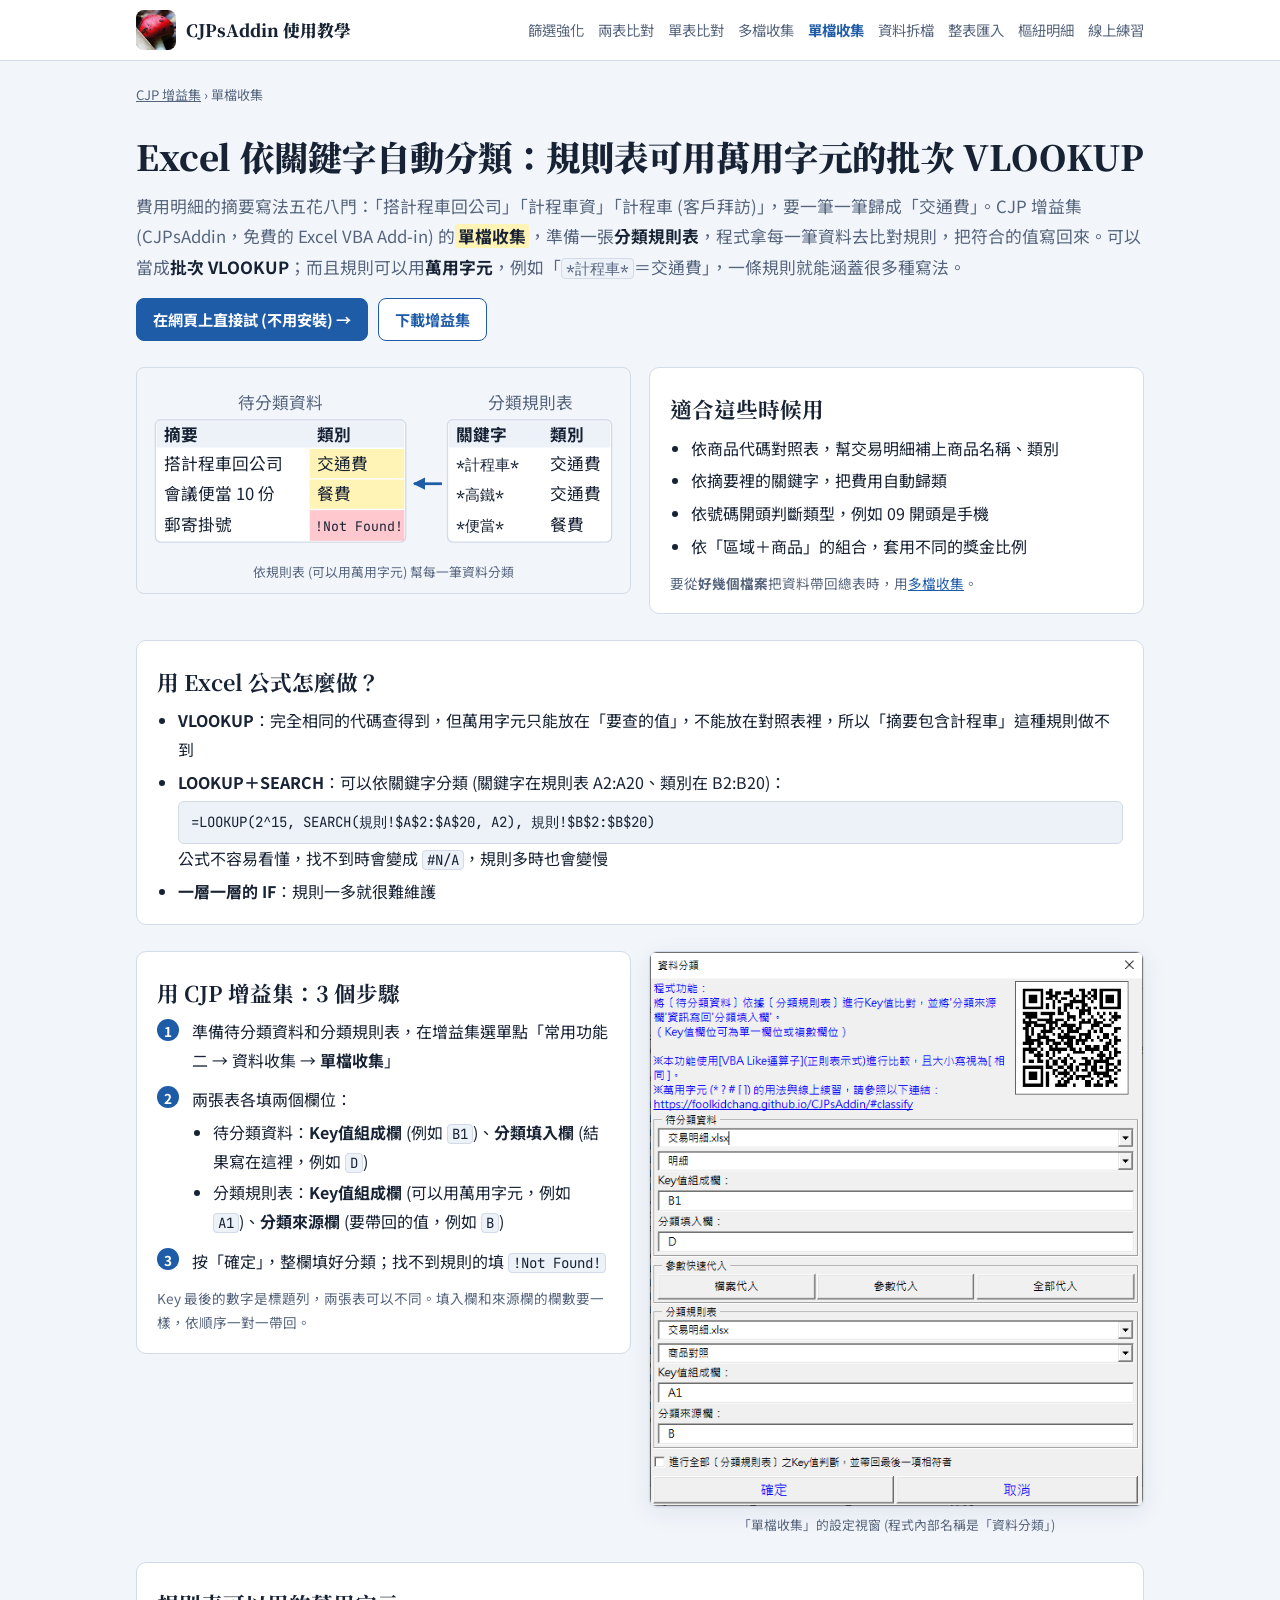
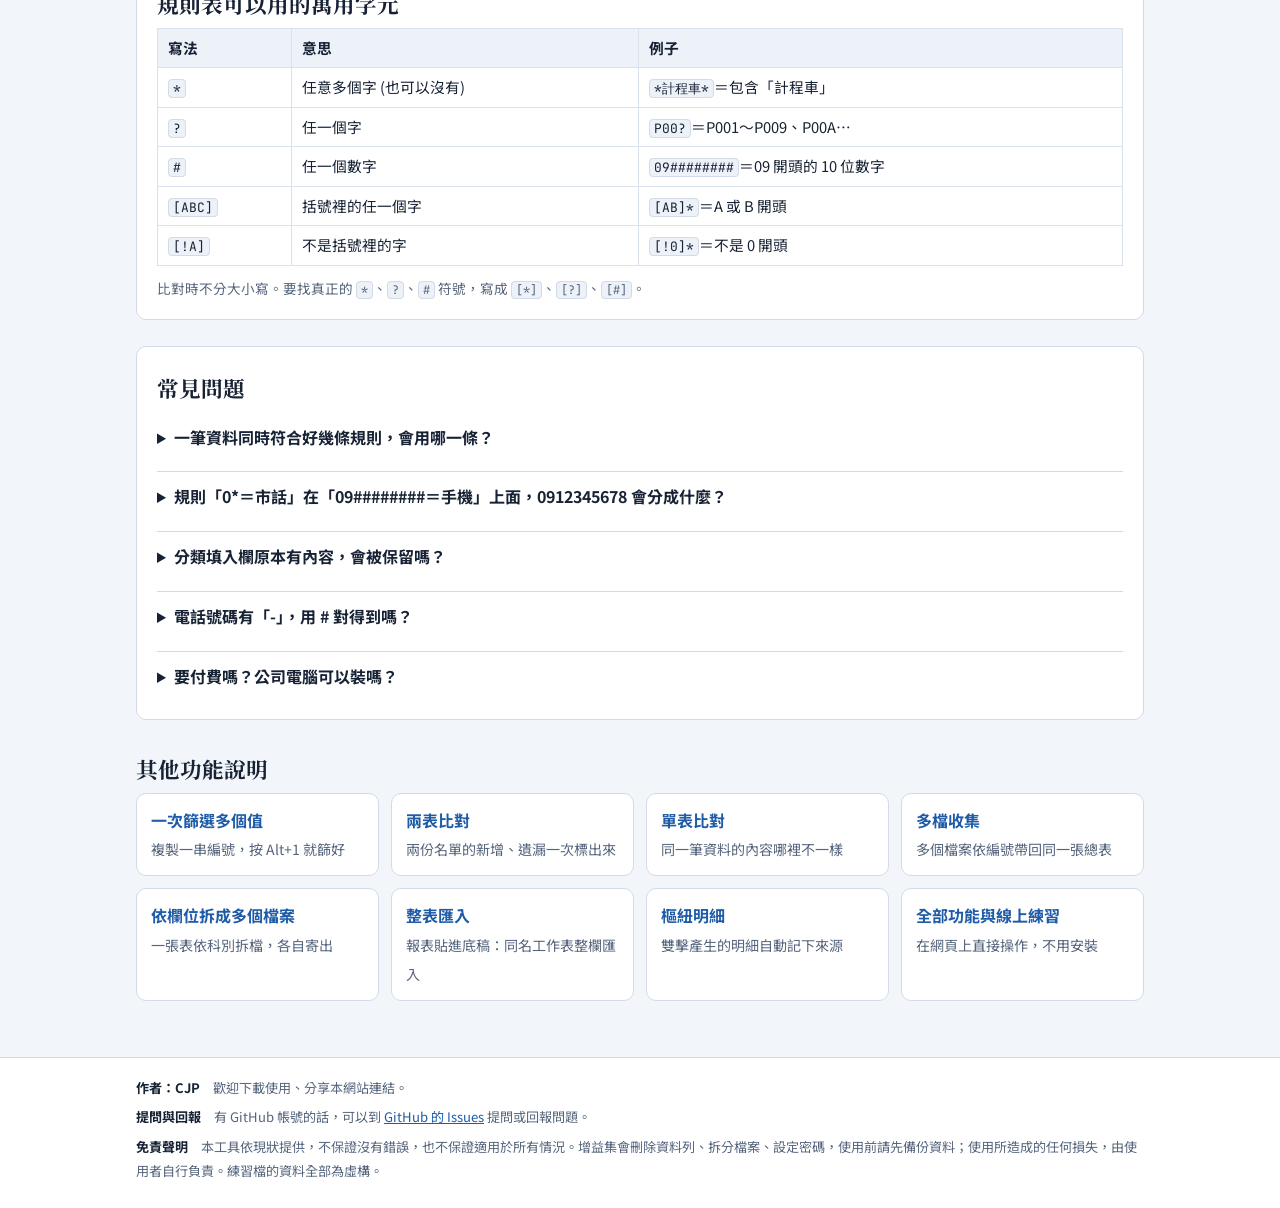
==== classify/index.html @ 5a974263 "補齊功能說明頁：單表比對、多檔收集、單檔收集、整表匯入、樞紐明細 (共 8 頁) - 每頁頂端選單依增益集選單順序列出 8 個功能，最下方「其他功能說明」連到其他頁 - 主網站頁尾的功能說明與 sit" ====
<!doctype html>
<html lang="zh-Hant">
<head>
<meta charset="utf-8">
<meta name="viewport" content="width=device-width, initial-scale=1, viewport-fit=cover">
<!-- 功能說明頁：給搜尋引擎與第一次來的人看的入口，互動練習在主網站 ../#classify。搜尋關鍵字：Excel 依關鍵字分類、批次 VLOOKUP、萬用字元對照表、CJP 增益集。
     頂端選單、其他功能、頁尾每一頁都一樣；新增說明頁時，每一頁的選單都要加 (主網站頁尾的「功能說明」和 sitemap.xml 也要加) -->
<title>Excel 依關鍵字自動分類：規則表可用萬用字元的批次 VLOOKUP｜CJP 增益集</title>
<meta name="description" content="Excel 依摘要關鍵字把費用自動分類、依代碼補上名稱？用 CJP 增益集的「單檔收集」，準備一張分類規則表 (可以用 * ? # 萬用字元)，一次幫整欄資料分類，找不到的標成 !Not Found!。附公式做法對照與線上練習。">
<link rel="canonical" href="https://foolkidchang.github.io/CJPsAddin/classify/">
<meta property="og:type" content="article">
<meta property="og:site_name" content="CJPsAddin">
<meta property="og:locale" content="zh_TW">
<meta property="og:url" content="https://foolkidchang.github.io/CJPsAddin/classify/">
<meta property="og:title" content="Excel 依關鍵字自動分類：規則表可用萬用字元的批次 VLOOKUP">
<meta property="og:description" content="準備一張規則表 (可用萬用字元)，一次幫整欄資料分類。附線上練習。">
<script type="application/ld+json">
{
  "@context": "https://schema.org",
  "@graph": [
    {
      "@type": "TechArticle",
      "headline": "Excel 依關鍵字自動分類：規則表可用萬用字元的批次 VLOOKUP",
      "inLanguage": "zh-Hant",
      "author": {
        "@type": "Person",
        "name": "CJP"
      },
      "url": "https://foolkidchang.github.io/CJPsAddin/classify/",
      "about": {
        "@type": "SoftwareApplication",
        "name": "CJPsAddin",
        "alternateName": [
          "CJP 增益集",
          "CJP's VBA Tools"
        ],
        "applicationCategory": "BusinessApplication",
        "operatingSystem": "Windows (Microsoft Excel)"
      }
    },
    {
      "@type": "BreadcrumbList",
      "itemListElement": [
        {
          "@type": "ListItem",
          "position": 1,
          "name": "CJP 增益集",
          "item": "https://foolkidchang.github.io/CJPsAddin/"
        },
        {
          "@type": "ListItem",
          "position": 2,
          "name": "單檔收集",
          "item": "https://foolkidchang.github.io/CJPsAddin/classify/"
        }
      ]
    }
  ]
}
</script>
<script>try{var f=localStorage.getItem('cj-fs');if(f==='l'||f==='xl')document.documentElement.dataset.fs=f;var t=localStorage.getItem('cj-theme');if(t==='light'||t==='dark')document.documentElement.dataset.theme=t;}catch(e){}</script>
<!-- 流量統計 GoatCounter：這一頁開啟時記一筆 (路徑 /CJPsAddin/classify/) -->
<script data-goatcounter="https://cjpsaddin.goatcounter.com/count" async src="https://gc.zgo.at/count.js"></script>
<link rel="preconnect" href="https://fonts.googleapis.com">
<link rel="preconnect" href="https://fonts.gstatic.com" crossorigin>
<link rel="stylesheet" href="https://fonts.googleapis.com/css2?family=Noto+Sans+TC:wght@400;500;700&family=Noto+Serif+TC:wght@700;900&family=JetBrains+Mono:wght@400;600&display=swap">
<link rel="stylesheet" href="../lp.css">
</head>
<body>
<header class="top">
  <div class="top-in">
    <a class="top-brand" href="../"><img src="../img/logo_mushroom.jpg" alt="" width="40" height="40">CJPsAddin 使用教學</a>
    <nav class="top-nav" aria-label="功能說明">
      <a href="../filter/">篩選強化</a>
      <a href="../recon/">兩表比對</a>
      <a href="../cross/">單表比對</a>
      <a href="../collect/">多檔收集</a>
      <a href="../classify/" aria-current="page">單檔收集</a>
      <a href="../split/">資料拆檔</a>
      <a href="../move/">整表匯入</a>
      <a href="../pivot/">樞紐明細</a>
      <a href="../">線上練習</a>
    </nav>
  </div>
</header>

<main>
  <nav class="crumb" aria-label="目前位置"><a href="../">CJP 增益集</a> › 單檔收集</nav>

  <section class="hero">
    <h1>Excel 依關鍵字自動分類：規則表可用萬用字元的批次 VLOOKUP</h1>
    <p class="lead">費用明細的摘要寫法五花八門：「搭計程車回公司」「計程車資」「計程車 (客戶拜訪)」，要一筆一筆歸成「交通費」。CJP 增益集 (CJPsAddin，免費的 Excel VBA Add-in) 的<b class="hl">單檔收集</b>，準備一張<b>分類規則表</b>，程式拿每一筆資料去比對規則，把符合的值寫回來。可以當成<b>批次 VLOOKUP</b>；而且規則可以用<b>萬用字元</b>，例如「<code>*計程車*</code>＝交通費」，一條規則就能涵蓋很多種寫法。</p>
    <div class="cta">
      <a class="btn primary" href="../#classify">在網頁上直接試 (不用安裝) →</a>
      <a class="btn ghost" href="../#install">下載增益集</a>
    </div>
  </section>

  <div class="cols">
    <figure class="ill">
      <svg viewBox="0 0 340 126" role="img" aria-label="示意圖：分類規則表寫著 *計程車* 是交通費、*便當* 是餐費，待分類資料的摘要依規則填入類別，找不到規則的填 !Not Found!">
        <defs><marker id="ill-ah2" markerUnits="userSpaceOnUse" markerWidth="9" markerHeight="9" refX="8" refY="4.5" orient="auto"><path class="i-acc" d="M0 0 L9 4.5 L0 9 Z"/></marker></defs>
        <text x="96" y="22" text-anchor="middle" class="i-muted">待分類資料</text>
        <rect class="i-box" x="6" y="30" width="180" height="88" rx="4"/>
        <rect class="i-hdr" x="7" y="31" width="178" height="19"/>
        <text x="12" y="45" class="i-b">摘要</text><text x="122" y="45" class="i-b">類別</text>
        <rect class="i-mark" x="117" y="51" width="68" height="21"/>
        <rect class="i-mark" x="117" y="73" width="68" height="21"/>
        <rect class="i-pink" x="117" y="95" width="68" height="22"/>
        <text x="12" y="66">搭計程車回公司</text><text x="122" y="66">交通費</text>
        <text x="12" y="88">會議便當 10 份</text><text x="122" y="88">餐費</text>
        <text x="12" y="110">郵寄掛號</text><text x="121" y="110" class="i-mono" style="font-size:9.5px">!Not Found!</text>
        <path class="i-arrow" d="M212 76 L192 76" marker-end="url(#ill-ah2)"/>
        <text x="276" y="22" text-anchor="middle" class="i-muted">分類規則表</text>
        <rect class="i-box" x="216" y="30" width="118" height="88" rx="4"/>
        <rect class="i-hdr" x="217" y="31" width="116" height="19"/>
        <text x="222" y="45" class="i-b">關鍵字</text><text x="290" y="45" class="i-b">類別</text>
        <text x="222" y="66" class="i-mono">*計程車*</text><text x="290" y="66">交通費</text>
        <text x="222" y="88" class="i-mono">*高鐵*</text><text x="290" y="88">交通費</text>
        <text x="222" y="110" class="i-mono">*便當*</text><text x="290" y="110">餐費</text>
      </svg>
      <figcaption>依規則表 (可以用萬用字元) 幫每一筆資料分類</figcaption>
    </figure>
    <div class="panel">
      <h2>適合這些時候用</h2>
      <ul>
        <li>依商品代碼對照表，幫交易明細補上商品名稱、類別</li>
        <li>依摘要裡的關鍵字，把費用自動歸類</li>
        <li>依號碼開頭判斷類型，例如 09 開頭是手機</li>
        <li>依「區域＋商品」的組合，套用不同的獎金比例</li>
      </ul>
      <p class="note">要從<b>好幾個檔案</b>把資料帶回總表時，用<a href="../collect/">多檔收集</a>。</p>
    </div>
  </div>

  <section class="panel">
    <h2>用 Excel 公式怎麼做？</h2>
    <ul>
      <li><b>VLOOKUP</b>：完全相同的代碼查得到，但萬用字元只能放在「要查的值」，不能放在對照表裡，所以「摘要包含計程車」這種規則做不到</li>
      <li><b>LOOKUP＋SEARCH</b>：可以依關鍵字分類 (關鍵字在規則表 A2:A20、類別在 B2:B20)：
        <pre class="formula" style="margin-top:4px">=LOOKUP(2^15, SEARCH(規則!$A$2:$A$20, A2), 規則!$B$2:$B$20)</pre>
        公式不容易看懂，找不到時會變成 <code>#N/A</code>，規則多時也會變慢</li>
      <li><b>一層一層的 IF</b>：規則一多就很難維護</li>
    </ul>
  </section>

  <section class="cols">
    <div class="panel">
      <h2>用 CJP 增益集：3 個步驟</h2>
      <ol class="steps">
        <li>準備待分類資料和分類規則表，在增益集選單點「常用功能二 → 資料收集 → <b>單檔收集</b>」</li>
        <li>兩張表各填兩個欄位：
          <ul style="margin-top:4px">
            <li>待分類資料：<b>Key值組成欄</b> (例如 <code>B1</code>)、<b>分類填入欄</b> (結果寫在這裡，例如 <code>D</code>)</li>
            <li>分類規則表：<b>Key值組成欄</b> (可以用萬用字元，例如 <code>A1</code>)、<b>分類來源欄</b> (要帶回的值，例如 <code>B</code>)</li>
          </ul>
        </li>
        <li>按「確定」，整欄填好分類；找不到規則的填 <code>!Not Found!</code></li>
      </ol>
      <p class="note">Key 最後的數字是標題列，兩張表可以不同。填入欄和來源欄的欄數要一樣，依順序一對一帶回。</p>
    </div>
    <figure class="shot">
      <img src="../img/classify_form.png" width="578" height="649" loading="lazy" alt="CJP 增益集「單檔收集」的設定視窗：待分類資料與分類規則表各自的 Key值組成欄、分類填入欄、分類來源欄">
      <figcaption>「單檔收集」的設定視窗 (程式內部名稱是「資料分類」)</figcaption>
    </figure>
  </section>

  <section class="panel">
    <h2>規則表可以用的萬用字元</h2>
    <div class="scroll">
      <table class="cmp">
        <tr><th>寫法</th><th>意思</th><th>例子</th></tr>
        <tr><td><code>*</code></td><td>任意多個字 (也可以沒有)</td><td><code>*計程車*</code>＝包含「計程車」</td></tr>
        <tr><td><code>?</code></td><td>任一個字</td><td><code>P00?</code>＝P001～P009、P00A…</td></tr>
        <tr><td><code>#</code></td><td>任一個數字</td><td><code>09########</code>＝09 開頭的 10 位數字</td></tr>
        <tr><td><code>[ABC]</code></td><td>括號裡的任一個字</td><td><code>[AB]*</code>＝A 或 B 開頭</td></tr>
        <tr><td><code>[!A]</code></td><td>不是括號裡的字</td><td><code>[!0]*</code>＝不是 0 開頭</td></tr>
      </table>
    </div>
    <p class="note">比對時不分大小寫。要找真正的 <code>*</code>、<code>?</code>、<code>#</code> 符號，寫成 <code>[*]</code>、<code>[?]</code>、<code>[#]</code>。</p>
  </section>

  <section class="panel">
    <h2>常見問題</h2>
    <details class="faq"><summary>一筆資料同時符合好幾條規則，會用哪一條？</summary><p>預設由上往下找到<b>第一個符合</b>的規則就停，所以特殊規則放上面、通用規則放下面。勾選「帶回最後一項相符者」時，會比完全部規則，以最後一個符合的為準。</p></details>
    <details class="faq"><summary>規則「0*＝市話」在「09########＝手機」上面，0912345678 會分成什麼？</summary><p>不勾選「帶回最後一項相符者」時是<b>市話</b>：0912345678 先符合「0*」。把手機的規則移到上面，或勾選該選項，就會變成手機。</p></details>
    <details class="faq"><summary>分類填入欄原本有內容，會被保留嗎？</summary><p>不會。分類填入欄會整欄重寫，原本的內容會被蓋掉，請先備份或選一個空白欄。</p></details>
    <details class="faq"><summary>電話號碼有「-」，用 # 對得到嗎？</summary><p>對不到。<code>#</code> 只代表數字，<code>09########</code> 對不到 <code>0912-345-678</code>。</p></details>
    <details class="faq"><summary>要付費嗎？公司電腦可以裝嗎？</summary><p>免費。安裝方式和注意事項請看<a href="../#install">安裝方式</a>。</p></details>
  </section>

  <section>
    <h2 style="margin-bottom:10px">其他功能說明</h2>
    <div class="related">
      <a href="../filter/"><b>一次篩選多個值</b><span>複製一串編號，按 Alt+1 就篩好</span></a>
      <a href="../recon/"><b>兩表比對</b><span>兩份名單的新增、遺漏一次標出來</span></a>
      <a href="../cross/"><b>單表比對</b><span>同一筆資料的內容哪裡不一樣</span></a>
      <a href="../collect/"><b>多檔收集</b><span>多個檔案依編號帶回同一張總表</span></a>
      <a href="../split/"><b>依欄位拆成多個檔案</b><span>一張表依科別拆檔，各自寄出</span></a>
      <a href="../move/"><b>整表匯入</b><span>報表貼進底稿：同名工作表整欄匯入</span></a>
      <a href="../pivot/"><b>樞紐明細</b><span>雙擊產生的明細自動記下來源</span></a>
      <a href="../"><b>全部功能與線上練習</b><span>在網頁上直接操作，不用安裝</span></a>
    </div>
  </section>
</main>

<footer class="site-foot">
  <div class="site-foot-in">
    <p><b>作者：CJP</b>　歡迎下載使用、分享本網站連結。</p>
    <p><b>提問與回報</b>　有 GitHub 帳號的話，可以到 <a href="https://github.com/foolkidChang/CJPsAddin/issues" target="_blank" rel="noopener">GitHub 的 Issues</a> 提問或回報問題。</p>
    <p><b>免責聲明</b>　本工具依現狀提供，不保證沒有錯誤，也不保證適用於所有情況。增益集會刪除資料列、拆分檔案、設定密碼，使用前請先備份資料；使用所造成的任何損失，由使用者自行負責。練習檔的資料全部為虛構。</p>
  </div>
</footer>
</body>
</html>
---- lp.css ----
/* 功能說明頁 (recon/、filter/、split/ 等) 共用的樣式。顏色、字型與主網站 index.html 相同；主網站改配色時這裡也要一起改 */
:root{
  --bg:#f2f6fb; --surface:#ffffff; --ink:#172234; --muted:#56657d; --line:#d2dbe7;
  --accent:#1f5ca8; --accent-ink:#ffffff; --accent-soft:#e2edfa;
  --hdr:#edf2f9; --grid:#dae2ed;
  --mark:#fff3b5; --mark-ink:#4a3b00;
  --both:#dff1e5; --both-ink:#15532f; --only:#fdf0d5; --only-ink:#7a4b00; --dup:#c2410c;
  --cond:#c9ecd3; --cond-ink:#174d2c; --pink:#ffc7ce; --pink-ink:#7a1f2b; --grey:#c4c8c5; --grey-ink:#2b302d; --dupblue:#1f4fd8;
  --shadow:0 1px 2px rgba(20,40,80,.06),0 6px 24px rgba(20,40,80,.08);
  --f-display:"Noto Serif TC","Songti TC","PMingLiU",serif;
  --f-body:"Noto Sans TC","Microsoft JhengHei","PingFang TC",system-ui,sans-serif;
  --f-mono:"JetBrains Mono",Consolas,"Courier New",monospace;
}
@media (prefers-color-scheme: dark){:root:not([data-theme="light"]){
  --bg:#0f1520; --surface:#162030; --ink:#e3eaf4; --muted:#9aa9bf; --line:#2a3850;
  --accent:#6aa7f0; --accent-ink:#0b1a2e; --accent-soft:#1b2c45;
  --hdr:#1c2738; --grid:#26344a;
  --mark:#4d4318; --mark-ink:#fff1b0;
  --both:#173a25; --both-ink:#a6e6bf; --only:#3a2d12; --only-ink:#f3cf86; --dup:#ff8a5b;
  --cond:#1e4a30; --cond-ink:#bdf0cf; --pink:#5c2a33; --pink-ink:#ffd0d7; --grey:#454b47; --grey-ink:#e2e6e3; --dupblue:#8fb4ff;
  --shadow:0 1px 2px rgba(0,0,0,.3),0 6px 24px rgba(0,0,0,.35); color-scheme:dark}}
:root[data-theme="dark"]{
  --bg:#0f1520; --surface:#162030; --ink:#e3eaf4; --muted:#9aa9bf; --line:#2a3850;
  --accent:#6aa7f0; --accent-ink:#0b1a2e; --accent-soft:#1b2c45;
  --hdr:#1c2738; --grid:#26344a;
  --mark:#4d4318; --mark-ink:#fff1b0;
  --both:#173a25; --both-ink:#a6e6bf; --only:#3a2d12; --only-ink:#f3cf86; --dup:#ff8a5b;
  --cond:#1e4a30; --cond-ink:#bdf0cf; --pink:#5c2a33; --pink-ink:#ffd0d7; --grey:#454b47; --grey-ink:#e2e6e3; --dupblue:#8fb4ff;
  --shadow:0 1px 2px rgba(0,0,0,.3),0 6px 24px rgba(0,0,0,.35); color-scheme:dark}

*,*::before,*::after{box-sizing:border-box}
html[data-fs="l"]{font-size:112.5%}
html[data-fs="xl"]{font-size:125%}
body{background:var(--bg);color:var(--ink);font-family:var(--f-body);font-size:1rem;line-height:1.8;margin:0}
img{max-width:100%;height:auto}
a{color:var(--accent)}
h1,h2,h3{font-family:var(--f-display);line-height:1.35;margin:0;text-wrap:balance}
h1{font-size:clamp(1.55rem,4.2vw,2.15rem);font-weight:900}
h2{font-size:1.35rem;margin-top:8px}
h3{font-size:1.05rem}
p{margin:0}
code,kbd{font-family:var(--f-mono)}
code{font-size:.88em;background:var(--hdr);border:1px solid var(--line);border-radius:4px;padding:0 4px}
kbd{font-size:.8em;background:var(--surface);border:1px solid var(--line);border-bottom-width:2px;border-radius:4px;padding:0 5px}
:focus-visible{outline:2px solid var(--accent);outline-offset:2px}
.hl{background:var(--mark);color:var(--mark-ink);border-radius:3px;padding:0 3px;font-weight:700}

/* 頂端：商標＋網站名稱＋其他說明頁 */
.top{background:var(--surface);border-bottom:1px solid var(--line)}
.top-in{max-width:1040px;margin:0 auto;padding:10px 16px;display:flex;align-items:center;gap:10px 16px;flex-wrap:wrap}
.top-brand{display:flex;align-items:center;gap:10px;color:var(--ink);text-decoration:none;font-family:var(--f-display);font-weight:900;font-size:1.05rem}
.top-brand img{width:40px;height:40px;border-radius:8px;object-fit:cover}
.top-nav{display:flex;gap:4px 14px;flex-wrap:wrap;font-size:.9rem;margin-left:auto}
.top-nav a{color:var(--muted);text-decoration:none}
.top-nav a:hover,.top-nav a[aria-current="page"]{color:var(--accent);font-weight:700}

main{max-width:1040px;margin:0 auto;padding:22px 16px 56px;display:grid;gap:26px}
.crumb{font-size:.82rem;color:var(--muted)}
.crumb a{color:var(--muted)}
.hero{display:grid;gap:12px}
.hero .lead{font-size:1.05rem;color:var(--muted)}
.hero .lead b{color:var(--ink)}
.cta{display:flex;flex-wrap:wrap;gap:10px;margin-top:4px}
.btn{display:inline-flex;align-items:center;gap:6px;border:1px solid var(--accent);border-radius:8px;padding:7px 16px;font-weight:700;text-decoration:none;font-size:.95rem}
.btn.primary{background:var(--accent);color:var(--accent-ink)}
.btn.ghost{background:var(--surface);color:var(--accent)}
.btn:hover{filter:brightness(1.08)}
.btn svg{width:1.05em;height:1.05em;fill:none;stroke:currentColor;stroke-width:2.2;stroke-linecap:round;stroke-linejoin:round}

.panel{background:var(--surface);border:1px solid var(--line);border-radius:10px;padding:18px 20px;display:grid;gap:10px}
.cols{display:grid;grid-template-columns:repeat(auto-fit,minmax(min(100%,320px),1fr));gap:18px;align-items:start}
.cols>*{min-width:0}
ol,ul{margin:0;padding-left:1.3em;display:grid;gap:4px}
.steps{counter-reset:s;list-style:none;padding-left:0;gap:10px}
.steps>li{counter-increment:s;position:relative;padding-left:2.2em}
.steps>li::before{content:counter(s);position:absolute;left:0;top:.1em;width:1.6em;height:1.6em;border-radius:50%;background:var(--accent);color:var(--accent-ink);display:grid;place-items:center;font-weight:700;font-size:.85rem}
.note{font-size:.85rem;color:var(--muted)}
.steps ul{list-style:disc;gap:2px} /* 步驟裡的小項目：圓點，不編號 */

.ill{margin:0;background:var(--bg);border:1px solid var(--line);border-radius:8px;padding:10px}
.ill svg{display:block;width:100%;height:auto}
.ill figcaption{font-size:.8rem;color:var(--muted);text-align:center;margin-top:6px}
.ill text{font-family:var(--f-body);font-size:12px;fill:var(--ink)}
.ill .i-mono{font-family:var(--f-mono);font-size:11px}
.ill .i-b{font-weight:700}
.ill .i-muted{fill:var(--muted)}
.ill .i-faint{opacity:.35}
.ill .i-box{fill:var(--surface);stroke:var(--line)}
.ill .i-hdr{fill:var(--hdr)}
.ill .i-cond{fill:var(--cond)}
.ill text.i-cond-t{fill:var(--cond-ink)}
.ill .i-mark{fill:var(--mark)}
.ill .i-acc{fill:var(--accent)}
.ill text.i-acc{font-weight:700}
.ill .i-arrow{stroke:var(--accent);stroke-width:2;fill:none}
.ill .i-only-f{fill:var(--only)}
.ill .i-ring{fill:none;stroke:var(--only-ink);stroke-width:1.5}
.ill .i-both{fill:var(--both)}
.ill text.i-only-t{fill:var(--only-ink);font-weight:700}
.ill text.i-both-t{fill:var(--both-ink);font-weight:700}
.ill .i-pink{fill:var(--pink)}
.ill .i-grey{fill:var(--grey)}
.ill .i-sep{stroke:var(--ink);stroke-width:2}
.ill .i-grid{stroke:var(--grid)}
/* 單表比對的標記圖例 */
.sw{display:inline-block;padding:0 6px;border-radius:3px;font-size:.88em;font-weight:500}
.sw.pink{background:var(--pink);color:var(--pink-ink)}
.sw.grey{background:var(--grey);color:var(--grey-ink)}
.sw.blue{color:var(--dupblue);font-weight:700;font-style:italic}
.sw.line{border-top:2px solid var(--ink);border-radius:0}

.shot{margin:0;display:grid;gap:6px;justify-items:center}
.shot img{border:1px solid var(--line);border-radius:8px;box-shadow:var(--shadow)}
.shot figcaption{font-size:.8rem;color:var(--muted)}

.res{font-size:.85rem;border-radius:3px;padding:1px 6px;display:inline-block}
.res.both{background:var(--both);color:var(--both-ink)}
.res.only{background:var(--only);color:var(--only-ink)}
.res .d{color:var(--dup);font-weight:700}

.scroll{overflow-x:auto}
table.cmp{border-collapse:collapse;width:100%;font-size:.92rem}
table.cmp th,table.cmp td{border:1px solid var(--grid);padding:6px 10px;text-align:left;vertical-align:top}
table.cmp th{background:var(--hdr)}
pre.formula{margin:0;background:var(--hdr);border:1px solid var(--line);border-radius:6px;padding:8px 12px;font-family:var(--f-mono);font-size:.88rem;overflow-x:auto;white-space:pre}

details.faq{border-top:1px solid var(--line);padding:10px 0}
details.faq:first-of-type{border-top:0}
details.faq summary{cursor:pointer;font-weight:700}
details.faq p{margin-top:6px;color:var(--muted)}
details.faq p b{color:var(--ink)}

.related{display:grid;grid-template-columns:repeat(auto-fit,minmax(min(100%,220px),1fr));gap:12px}
.related a{display:block;background:var(--surface);border:1px solid var(--line);border-radius:10px;padding:12px 14px;text-decoration:none;color:var(--ink)}
.related a:hover{border-color:var(--accent)}
.related b{display:block;color:var(--accent)}
.related span{font-size:.88rem;color:var(--muted)}

.site-foot{border-top:1px solid var(--line);background:var(--surface)}
.site-foot-in{max-width:1040px;margin:0 auto;padding:18px 16px 26px;font-size:.82rem;color:var(--muted);display:grid;gap:6px}
.site-foot-in b{color:var(--ink)}
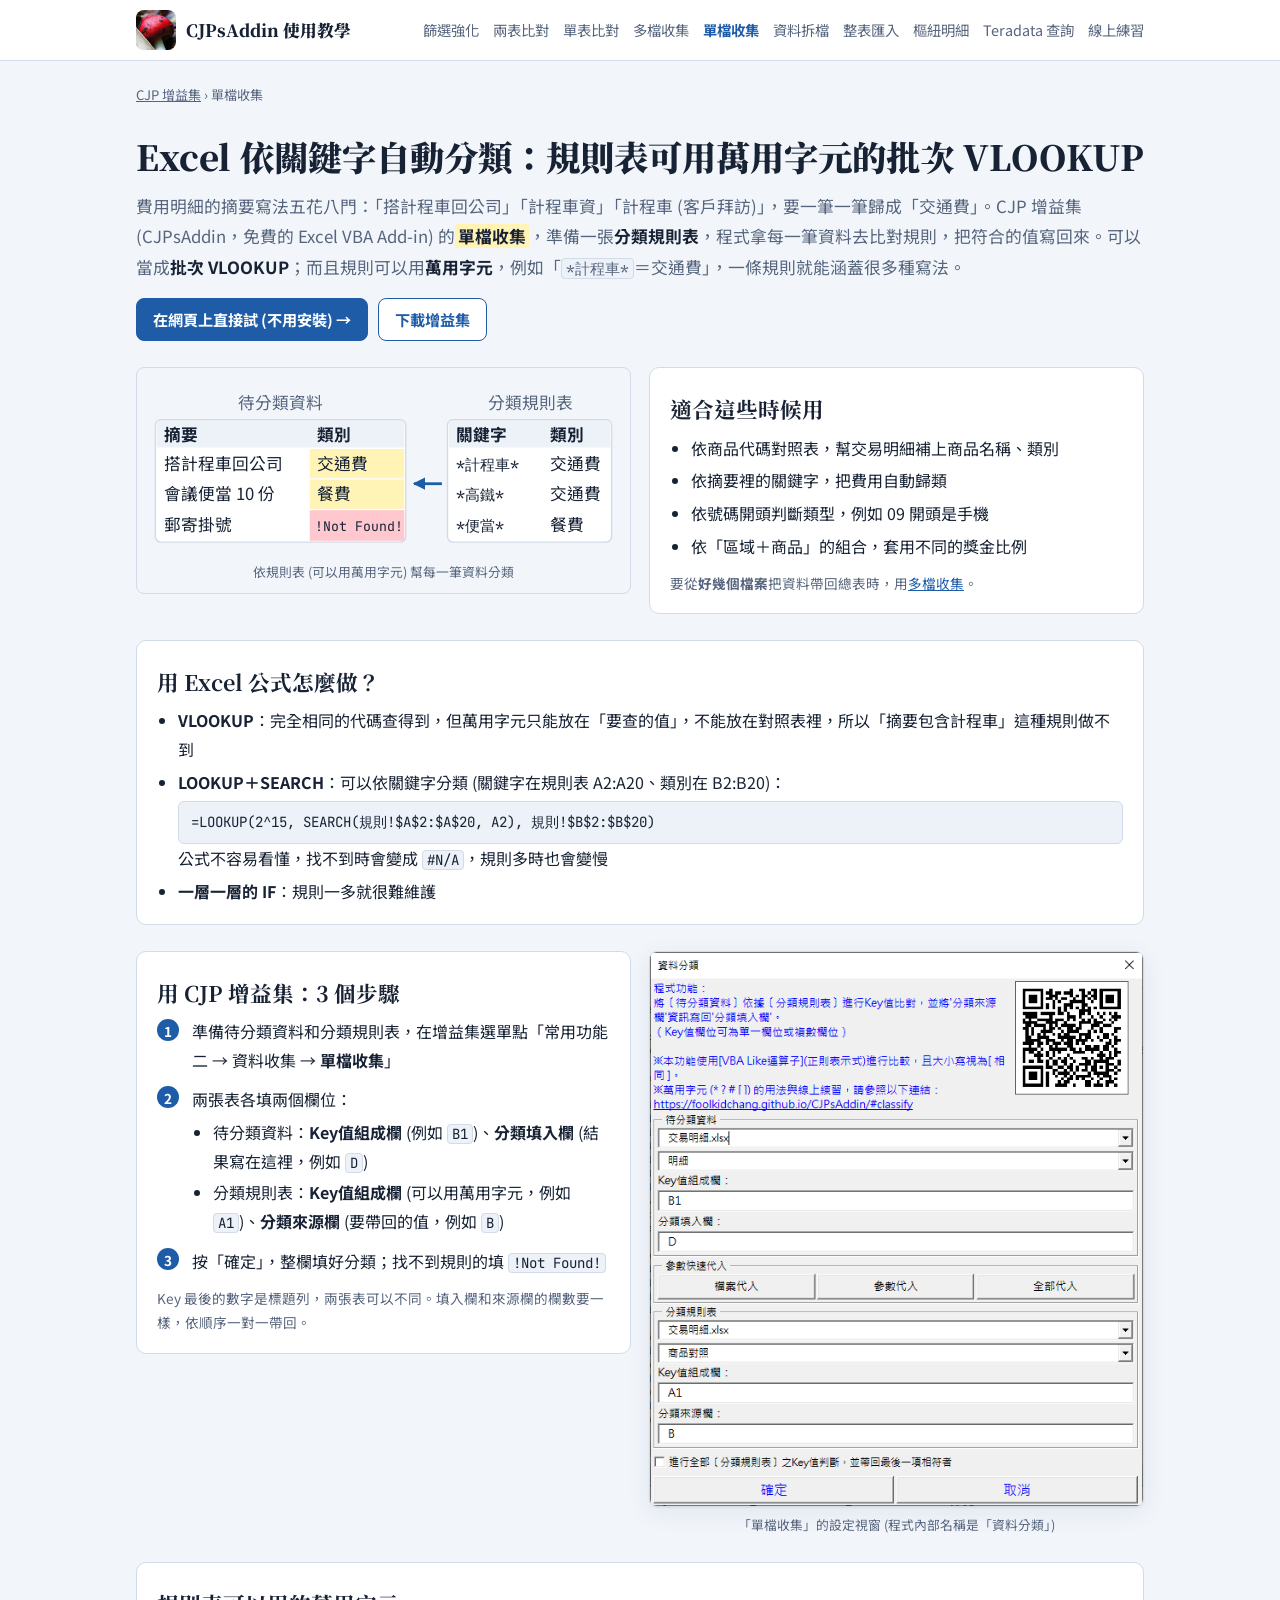
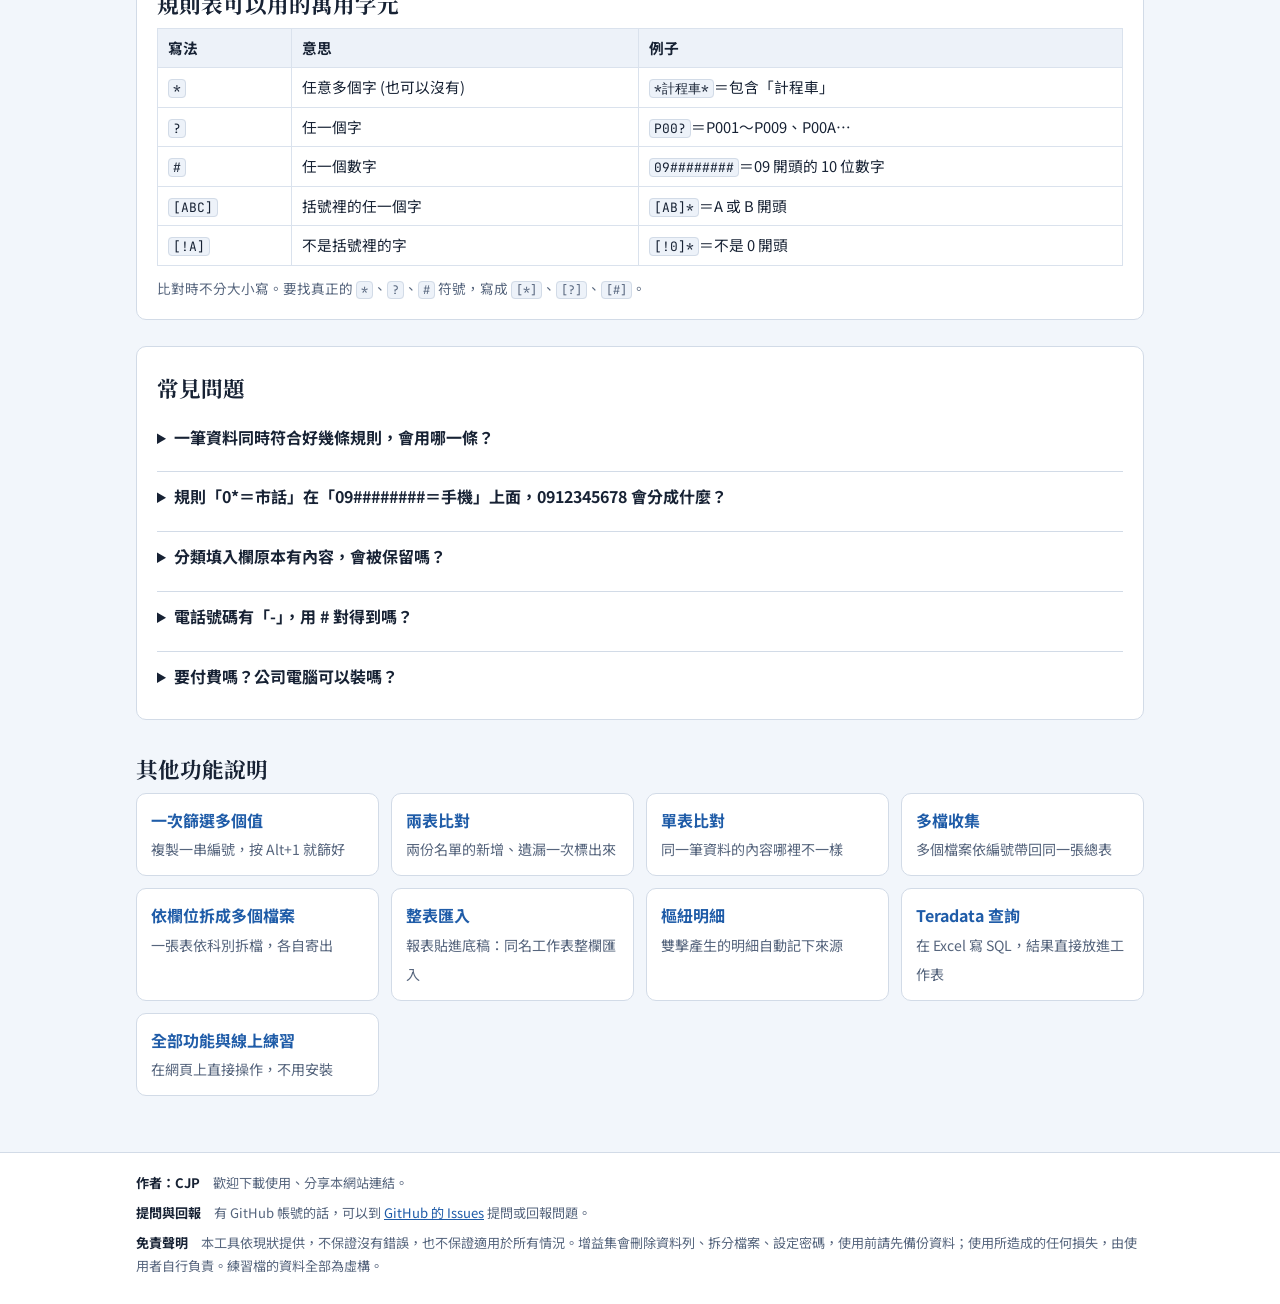
==== commit 18acc53b: "新增功能說明頁：用 Excel VBA 執行 Teradata SQL (teradata-vba/) - 操作區與三種寫法 (編碼區、一行一列、Ctrl 跳列選取) 用增益集實際截圖 - 其他說明頁" ====
--- a/classify/index.html
+++ b/classify/index.html
@@ -79,6 +79,7 @@
       <a href="../split/">資料拆檔</a>
       <a href="../move/">整表匯入</a>
       <a href="../pivot/">樞紐明細</a>
+      <a href="../teradata-vba/">Teradata 查詢</a>
       <a href="../">線上練習</a>
     </nav>
   </div>
@@ -199,6 +200,7 @@
       <a href="../split/"><b>依欄位拆成多個檔案</b><span>一張表依科別拆檔，各自寄出</span></a>
       <a href="../move/"><b>整表匯入</b><span>報表貼進底稿：同名工作表整欄匯入</span></a>
       <a href="../pivot/"><b>樞紐明細</b><span>雙擊產生的明細自動記下來源</span></a>
+      <a href="../teradata-vba/"><b>Teradata 查詢</b><span>在 Excel 寫 SQL，結果直接放進工作表</span></a>
       <a href="../"><b>全部功能與線上練習</b><span>在網頁上直接操作，不用安裝</span></a>
     </div>
   </section>
--- a/lp.css
+++ b/lp.css
@@ -81,7 +81,7 @@
 .ill svg{display:block;width:100%;height:auto}
 .ill figcaption{font-size:.8rem;color:var(--muted);text-align:center;margin-top:6px}
 .ill text{font-family:var(--f-body);font-size:12px;fill:var(--ink)}
-.ill .i-mono{font-family:var(--f-mono);font-size:11px}
+.ill .i-mono{font-family:var(--f-mono);font-size:11px;white-space:pre}
 .ill .i-b{font-weight:700}
 .ill .i-muted{fill:var(--muted)}
 .ill .i-faint{opacity:.35}
